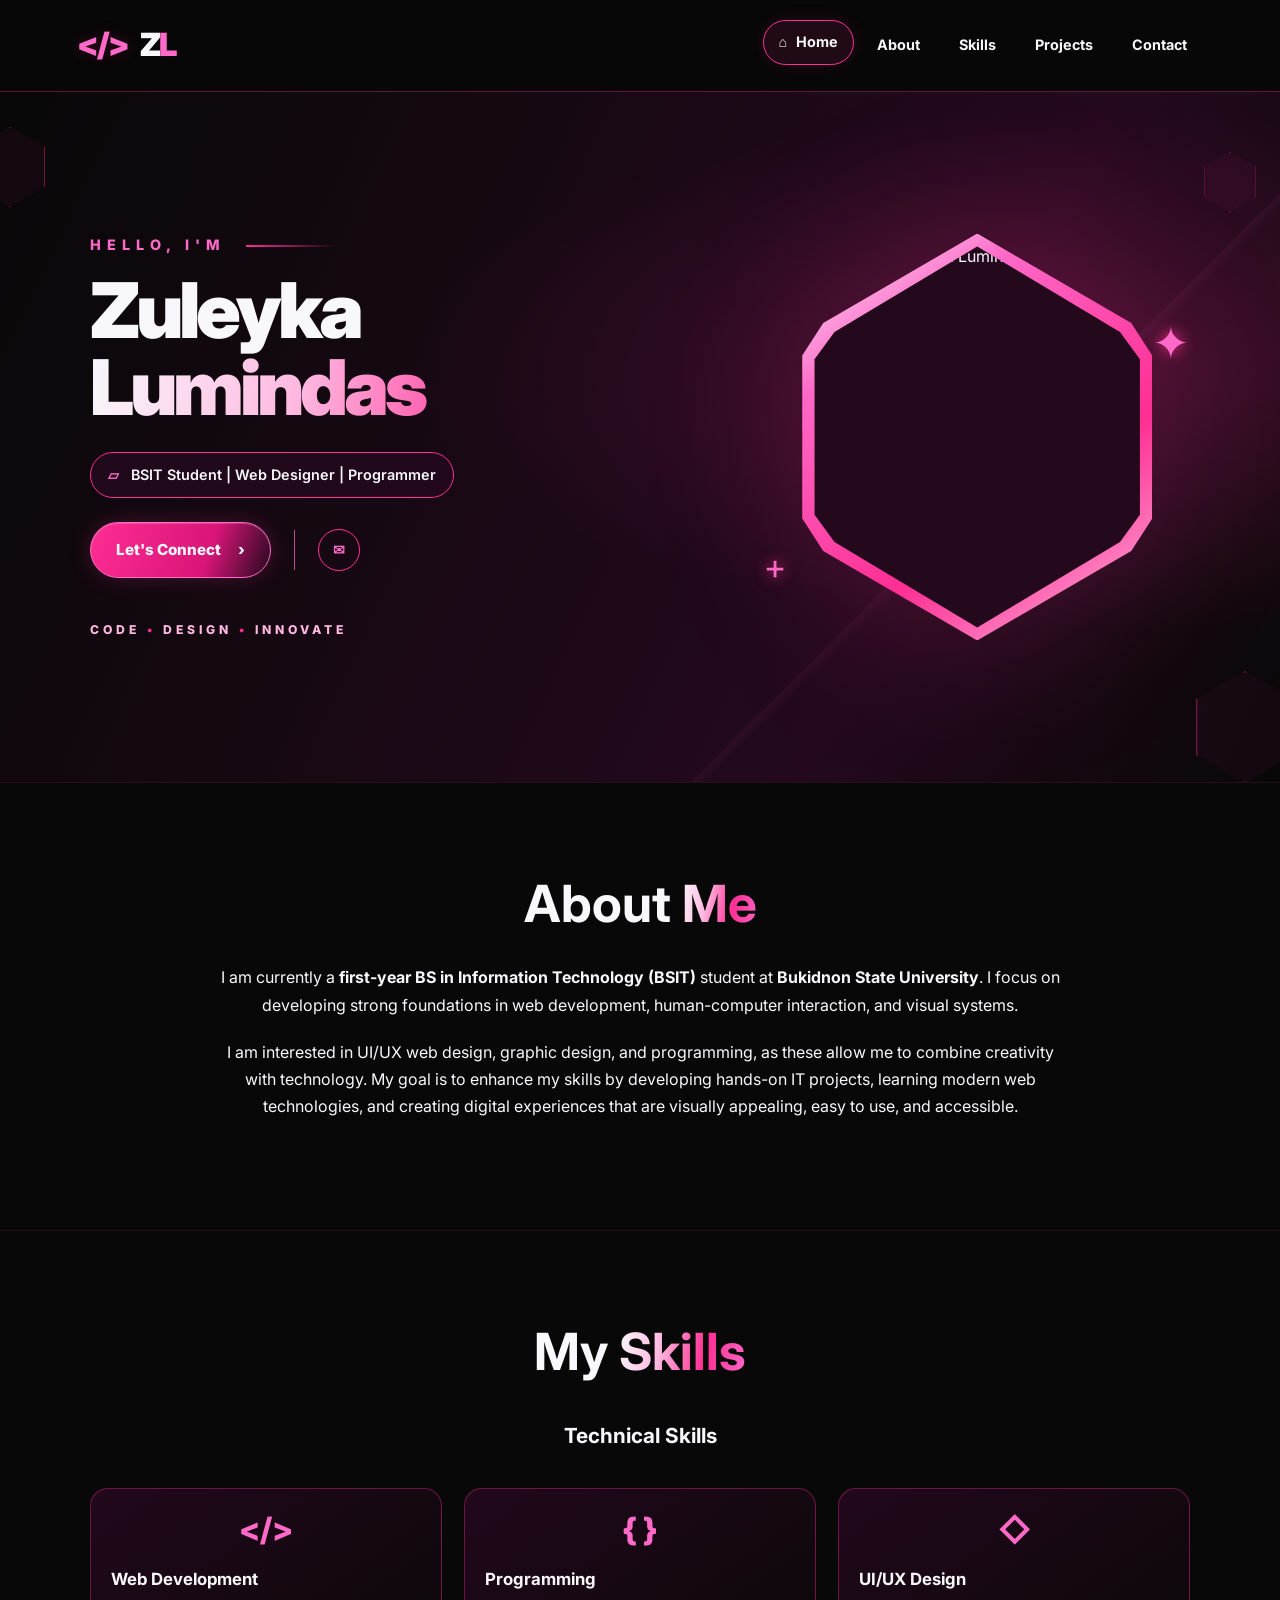
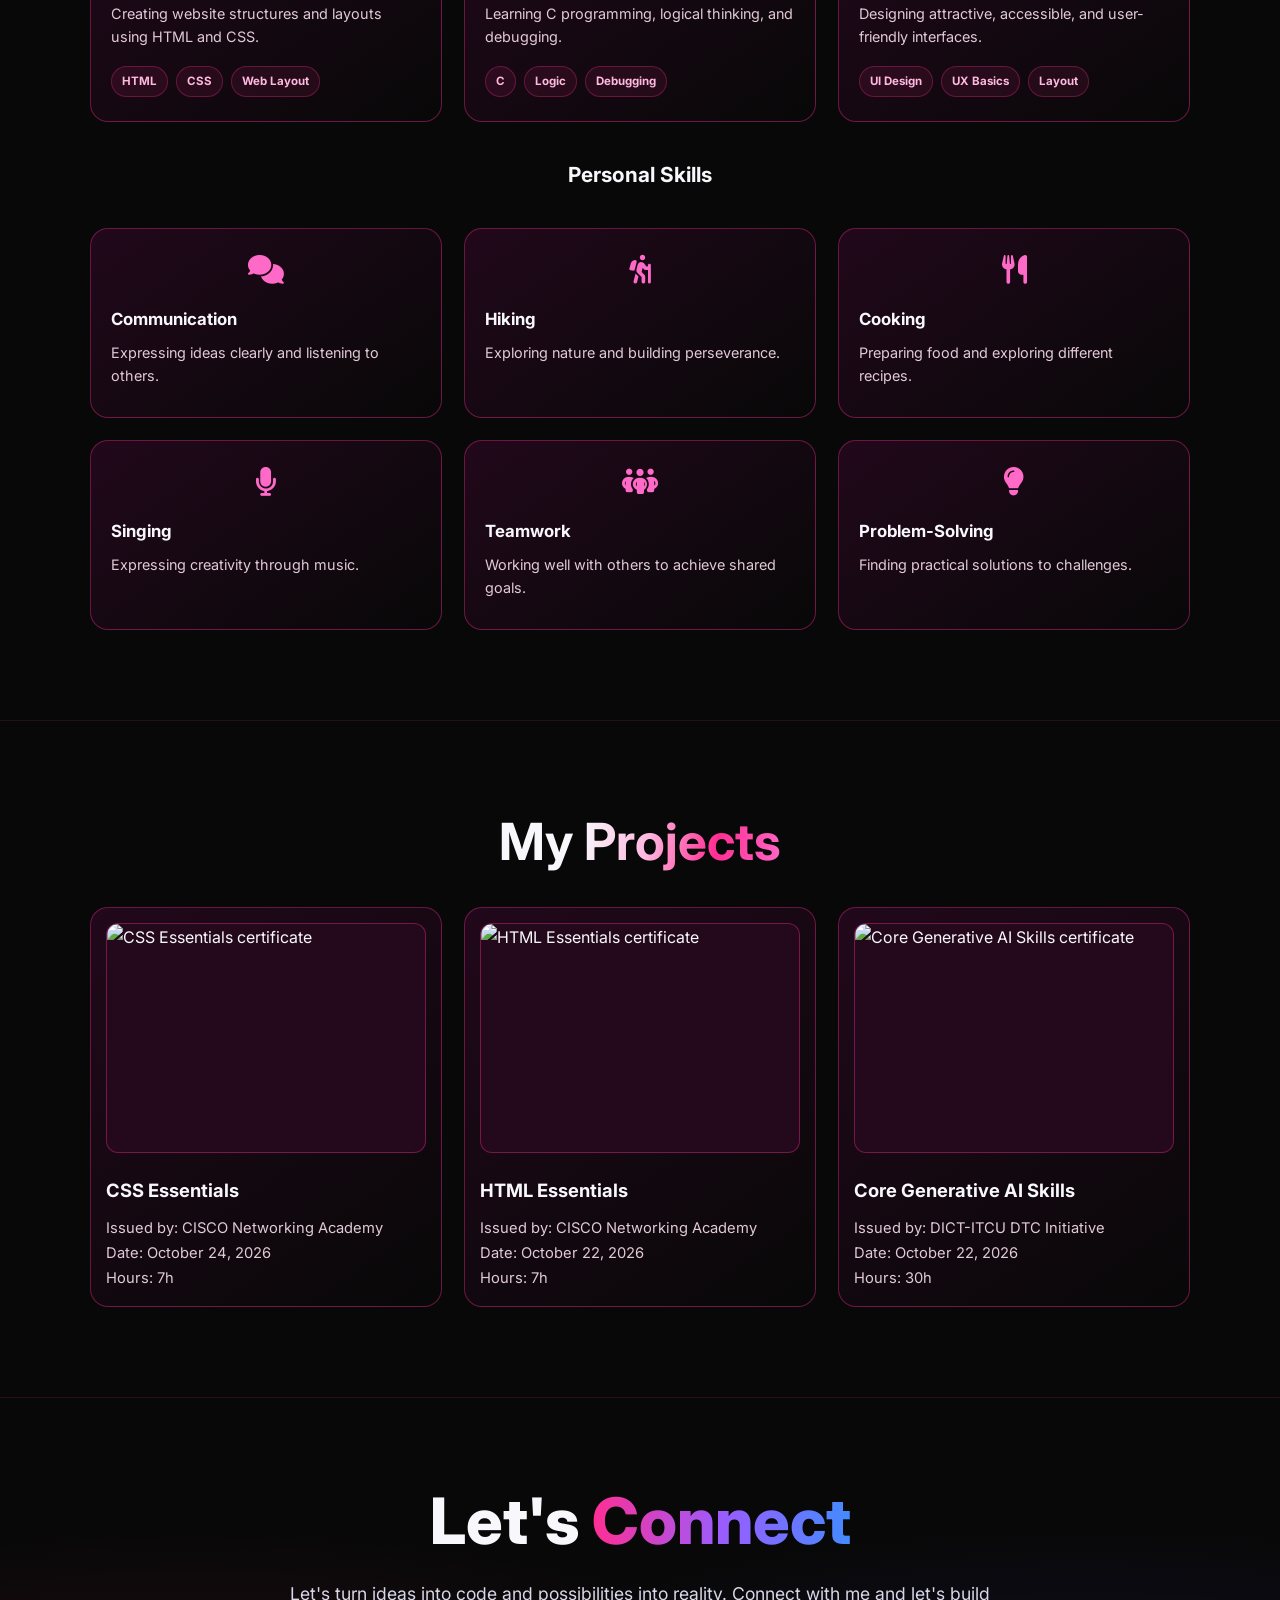
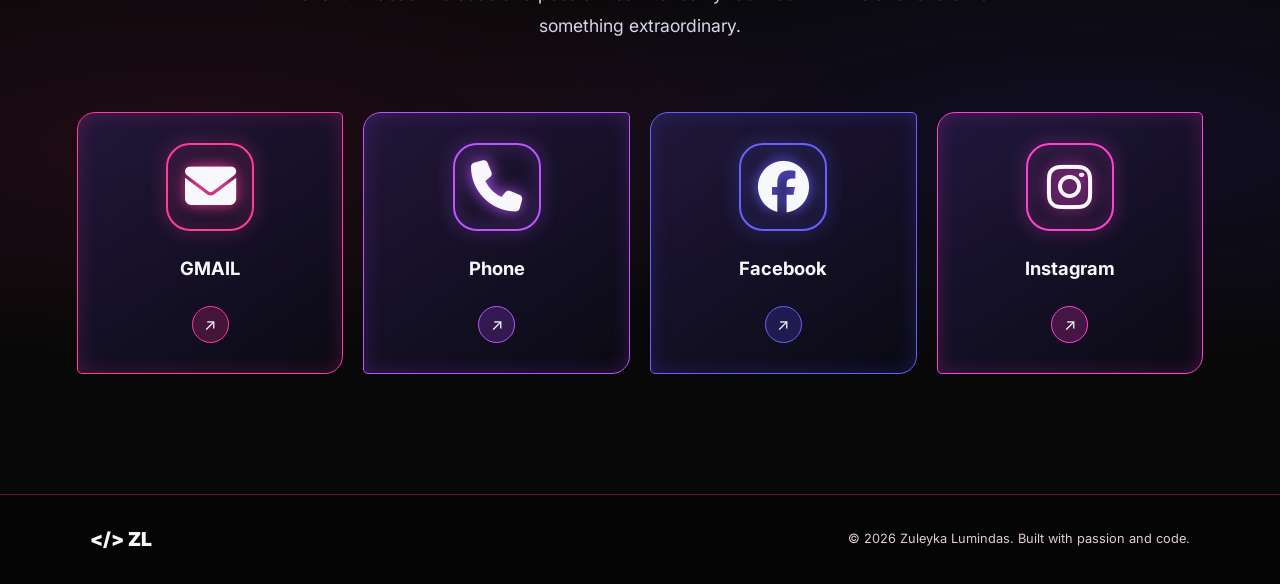
==== index.html @ 9da14241 "Add files via upload" ====
<!DOCTYPE html>
<html lang="en">
<head>
    <meta charset="UTF-8">
    

    <title>ZL | Zuleyka Lumindas - IT Portfolio</title>

    <link rel="preconnect" href="https://fonts.googleapis.com">
    <link rel="preconnect" href="https://fonts.gstatic.com" crossorigin>
    <link href="https://fonts.googleapis.com/css2?family=Inter:wght@400;500;600;700;800;900&display=swap" rel="stylesheet">

    <link rel="stylesheet" href="https://cdnjs.cloudflare.com/ajax/libs/font-awesome/6.5.2/css/all.min.css">
    <link rel="stylesheet" href="styles.css">
</head>
<body>

    <!-- NAVIGATION -->
    <header class="navbar">
        <a href="#home" class="logo">
            <span class="code-symbol">&lt;/&gt;</span>
            <span>Z<span class="blue">L</span></span>
        </a>

        <nav class="nav-links">
            <a href="#home" class="nav-item active">⌂ &nbsp; Home</a>
            <a href="#about" class="nav-item">About</a>
            <a href="#skills" class="nav-item">Skills</a>
            <a href="#projects" class="nav-item">Projects</a>
            <a href="#contact" class="nav-item">Contact</a>
        </nav>
    </header>

    <main>
        <!-- HOME -->
        <section class="hero" id="home">
            <div class="decor hex-left"></div>
            <div class="decor hex-right"></div>
            <div class="decor hex-bottom"></div>

            <div class="hero-content">
                <p class="eyebrow">
                    HELLO, I'M <span class="eyebrow-line"></span>
                </p>

                <h1>
                    Zuleyka
                    <span class="gradient-text">Lumindas</span>
                </h1>

                <div class="role-pill">
                    <span class="laptop-icon">▱</span>
                    BSIT Student | Web Designer | Programmer
                </div>

                <div class="hero-actions">
                    <a href="#contact" class="primary-button">
                        Let's Connect <span>›</span>
                    </a>

                    <div class="action-divider"></div>

                    <a href="mailto:2601101285@student.buksu.edu.ph"
                       class="social-link" aria-label="Email">✉</a>
                </div>

                <p class="tagline">CODE <span>•</span> DESIGN <span>•</span> INNOVATE</p>
            </div>

            <!-- PROFILE PHOTO -->
            <div class="hero-visual">
                <div class="hex-glow"></div>

                <div class="photo-frame">
                    <div class="photo-inner">
                        <img src="C:\Desktop\student-portfolio\asset\profile.jpg"
                             alt="Photo of Zuleyka Lumindas"
                             class="profile-photo">
                    </div>
                </div>

                <span class="spark spark-one">✦</span>
                <span class="spark spark-two">+</span>
            </div>
        </section>

        <!-- ABOUT -->
        <section class="content-section" id="about">
            <h2>About <span class="gradient-text">Me</span></h2>

            <p>
                I am currently a <strong>first-year BS in Information Technology (BSIT)</strong>
                student at <strong>Bukidnon State University</strong>.
                I focus on developing strong foundations in web development,
                human-computer interaction, and visual systems.
            </p>

            <p>
                I am interested in UI/UX web design, graphic design, and programming,
                as these allow me to combine creativity with technology. My goal is
                to enhance my skills by developing hands-on IT projects, learning
                modern web technologies, and creating digital experiences that are
                visually appealing, easy to use, and accessible.
            </p>
        </section>

        <!-- SKILLS -->
        <section class="content-section" id="skills">
            <h2>My <span class="gradient-text">Skills</span></h2>

            <h3 class="skills-category">Technical Skills</h3>

            <div class="card-grid skills-grid">
                <article class="info-card skill-card">
                    <span class="card-icon">&lt;/&gt;</span>
                    <h3>Web Development</h3>
                    <p>Creating website structures and layouts using HTML and CSS.</p>
                    <div class="skill-tags">
                        <span>HTML</span>
                        <span>CSS</span>
                        <span>Web Layout</span>
                    </div>
                </article>

                <article class="info-card skill-card">
                    <span class="card-icon">{ }</span>
                    <h3>Programming</h3>
                    <p>Learning C programming, logical thinking, and debugging.</p>
                    <div class="skill-tags">
                        <span>C</span>
                        <span>Logic</span>
                        <span>Debugging</span>
                    </div>
                </article>

                <article class="info-card skill-card">
                    <span class="card-icon">◇</span>
                    <h3>UI/UX Design</h3>
                    <p>Designing attractive, accessible, and user-friendly interfaces.</p>
                    <div class="skill-tags">
                        <span>UI Design</span>
                        <span>UX Basics</span>
                        <span>Layout</span>
                    </div>
                </article>
            </div>

            <h3 class="skills-category personal-heading">Personal Skills</h3>

            <div class="card-grid skills-grid">
                <article class="info-card skill-card">
                    <span class="card-icon"><i class="fa-solid fa-comments"></i></span>
                    <h3>Communication</h3>
                    <p>Expressing ideas clearly and listening to others.</p>
                </article>

                <article class="info-card skill-card">
                    <span class="card-icon"><i class="fa-solid fa-person-hiking"></i></span>
                    <h3>Hiking</h3>
                    <p>Exploring nature and building perseverance.</p>
                </article>

                <article class="info-card skill-card">
                    <span class="card-icon"><i class="fa-solid fa-utensils"></i></span>
                    <h3>Cooking</h3>
                    <p>Preparing food and exploring different recipes.</p>
                </article>

                <article class="info-card skill-card">
                    <span class="card-icon"><i class="fa-solid fa-microphone"></i></span>
                    <h3>Singing</h3>
                    <p>Expressing creativity through music.</p>
                </article>

                <article class="info-card skill-card">
                    <span class="card-icon"><i class="fa-solid fa-people-group"></i></span>
                    <h3>Teamwork</h3>
                    <p>Working well with others to achieve shared goals.</p>
                </article>

                <article class="info-card skill-card">
                    <span class="card-icon"><i class="fa-solid fa-lightbulb"></i></span>
                    <h3>Problem-Solving</h3>
                    <p>Finding practical solutions to challenges.</p>
                </article>
            </div>
        </section>

        <!-- PROJECTS / CERTIFICATES -->
        <section class="content-section" id="projects">
            <h2>My <span class="gradient-text">Projects</span></h2>

            <div class="card-grid">
                <article class="info-card project-card">
                    <img src="C:\Desktop\student-portfolio\asset\project1.jpg" alt="CSS Essentials certificate"
                         class="project-image">
                    <h3>CSS Essentials</h3>
                    <p>Issued by: CISCO Networking Academy</p>
                    <p>Date: October 24, 2026</p>
                    <p>Hours: 7h</p>
                </article>

                <article class="info-card project-card">
                    <img src="C:\Desktop\student-portfolio\asset\project2.jpg" alt="HTML Essentials certificate"
                         class="project-image">
                    <h3>HTML Essentials</h3>
                    <p>Issued by: CISCO Networking Academy</p>
                    <p>Date: October 22, 2026</p>
                    <p>Hours: 7h</p>
                </article>

                <article class="info-card project-card">
                    <img src="C:\Desktop\student-portfolio\asset\project3.jpg" alt="Core Generative AI Skills certificate"
                         class="project-image">
                    <h3>Core Generative AI Skills</h3>
                    <p>Issued by: DICT-ITCU DTC Initiative</p>
                    <p>Date: October 22, 2026</p>
                    <p>Hours: 30h</p>
                </article>
            </div>
        </section>

        <!-- CONTACT -->
        <section class="content-section" id="contact">
            <h2>Let's <span class="gradient-text">Connect</span></h2>

            <p class="contact-intro">
                Let's turn ideas into code and possibilities into reality.
                Connect with me and let's build something extraordinary.
            </p>

            <div class="contact-container">
                <a href="mailto:lumindaszuleyka@gmail.com"
                   class="contact-card gmail">
                    <i class="fa-solid fa-envelope"></i>
                    <h3>GMAIL</h3>
                </a>

                <a href="tel:+639651973730" class="contact-card phone">
                    <i class="fa-solid fa-phone"></i>
                    <h3>Phone</h3>
                </a>

                <a href="https://www.facebook.com/share/1KdKZpFotN/"
                   target="_blank" rel="noopener noreferrer"
                   class="contact-card facebook">
                    <i class="fa-brands fa-facebook"></i>
                    <h3>Facebook</h3>
                </a>

                <a href="https://www.instagram.com/leycah_/"
                   target="_blank" rel="noopener noreferrer"
                   class="contact-card instagram">
                    <i class="fa-brands fa-instagram"></i>
                    <h3>Instagram</h3>
                </a>
            </div>
        </section>
    </main>

    <!-- FOOTER -->
    <footer class="footer">
        <a href="#home" class="footer-logo">&lt;/&gt; ZL</a>
        <p>© 2026 Zuleyka Lumindas. Built with passion and code.</p>
    </footer>

</body>
</html>
---- styles.css ----
/* =========================
   COLORS & RESET
========================= */
:root {
    --black: #080808;
    --pink: #FF2E93;
    --hot-pink: #FF69C8;
    --white: #F8F8FC;
    --plum: #24091D;
    --soft-pink: #FFB8E0;
    --muted: #E2C9D8;
    --border: rgba(255, 46, 147, .38);
    --pink-glow: rgba(255, 46, 147, .24);
}

* {
    margin: 0;
    padding: 0;
    box-sizing: border-box;
    scroll-behavior: smooth;
}

html {
    scroll-padding-top: 100px;
}

body {
    background: var(--black);
    color: var(--white);
    font-family: "Inter", Arial, sans-serif;
    line-height: 1.7;
    overflow-x: hidden;
}

a {
    color: inherit;
    text-decoration: none;
}

img {
    display: block;
    max-width: 100%;
}

.gradient-text {
    background: linear-gradient(100deg, var(--white), var(--soft-pink), var(--pink), var(--hot-pink));
    -webkit-background-clip: text;
    background-clip: text;
    -webkit-text-fill-color: transparent;
}

/* =========================
   NAVIGATION
========================= */
.navbar {
    min-height: 92px;
    padding: 18px 6%;
    display: flex;
    align-items: center;
    justify-content: space-between;
    gap: 25px;
    position: sticky;
    top: 0;
    z-index: 100;
    background: rgba(8, 8, 8, .96);
    border-bottom: 1px solid var(--border);
    backdrop-filter: blur(16px);
}

.logo {
    display: flex;
    align-items: center;
    gap: 12px;
    font-size: 2rem;
    font-weight: 900;
    letter-spacing: -2px;
    white-space: nowrap;
    transition: transform .3s ease;
}

.logo:hover {
    transform: scale(1.05);
}

.code-symbol,
.blue {
    color: var(--hot-pink);
}

.code-symbol {
    text-shadow: 0 0 15px var(--pink-glow);
}

.nav-links {
    display: flex;
    align-items: center;
    justify-content: flex-end;
    flex-wrap: wrap;
    gap: 7px;
}

.nav-item {
    padding: 9px 15px;
    border: 1px solid transparent;
    border-radius: 30px;
    font-size: .9rem;
    font-weight: 700;
    transition: .3s ease;
}

.nav-item:hover,
.nav-item.active {
    color: var(--white);
    border-color: var(--pink);
    background: rgba(255, 46, 147, .1);
    box-shadow: 0 0 18px rgba(255, 46, 147, .12);
    transform: translateY(-3px);
}

/* =========================
   HERO SECTION
========================= */
.hero {
    min-height: 690px;
    padding: 75px 7%;
    position: relative;
    isolation: isolate;
    display: grid;
    grid-template-columns: 1.2fr .8fr;
    align-items: center;
    gap: 35px;
    background:
        radial-gradient(ellipse at 88% 40%, rgba(255, 46, 147, .18), transparent 45%),
        linear-gradient(115deg, var(--black), var(--plum) 70%, var(--black));
    overflow: hidden;
}

.hero::before {
    content: "";
    position: absolute;
    inset: 0;
    z-index: -1;
    pointer-events: none;
    background: linear-gradient(135deg, transparent 70%, rgba(255, 105, 200, .05) 70.2%, transparent 71%);
}

.hero-content {
    position: relative;
    z-index: 2;
    max-width: 720px;
}

.eyebrow {
    display: flex;
    align-items: center;
    gap: 20px;
    margin-bottom: 15px;
    color: var(--hot-pink);
    font-size: .9rem;
    font-weight: 800;
    letter-spacing: 6px;
}

.eyebrow-line {
    width: 90px;
    height: 2px;
    background: linear-gradient(90deg, var(--pink), transparent);
}

.hero h1 {
    margin-bottom: 25px;
    font-size: clamp(3.5rem, 6vw, 6rem);
    line-height: 1;
    letter-spacing: -4px;
    font-weight: 900;
}

.hero h1 .gradient-text {
    display: block;
}

.role-pill {
    display: inline-flex;
    align-items: center;
    flex-wrap: wrap;
    gap: 12px;
    padding: 10px 17px;
    margin-bottom: 24px;
    border: 1px solid var(--pink);
    border-radius: 30px;
    background: rgba(36, 9, 29, .8);
    font-size: .9rem;
    font-weight: 600;
}

.laptop-icon {
    color: var(--hot-pink);
    font-weight: 900;
}

.hero-actions {
    display: flex;
    align-items: center;
    flex-wrap: wrap;
    gap: 15px;
}

.primary-button {
    display: inline-flex;
    align-items: center;
    justify-content: center;
    gap: 17px;
    padding: 14px 25px;
    color: var(--white);
    background: linear-gradient(110deg, var(--pink), #D91578 65%, var(--plum));
    border: 1px solid var(--hot-pink);
    border-radius: 30px;
    font-size: .95rem;
    font-weight: 800;
    box-shadow: 0 0 22px rgba(255, 46, 147, .22), inset 0 1px 1px rgba(255, 255, 255, .2);
    transition: .3s ease;
}

.primary-button:hover {
    transform: translateY(-4px) scale(1.02);
    box-shadow: 0 0 28px rgba(255, 46, 147, .4);
}

.action-divider {
    width: 1px;
    height: 40px;
    margin: 0 8px;
    background: var(--hot-pink);
    opacity: .7;
}

.social-link {
    width: 42px;
    height: 42px;
    display: grid;
    place-items: center;
    color: var(--hot-pink);
    border: 1px solid var(--pink);
    border-radius: 50%;
    font-size: .9rem;
    font-weight: 800;
    transition: .3s ease;
}

.social-link:hover {
    color: var(--white);
    background: var(--pink);
    border-color: var(--hot-pink);
    box-shadow: 0 0 18px var(--pink-glow);
    transform: translateY(-4px);
}

.tagline {
    margin-top: 42px;
    color: var(--soft-pink);
    font-size: .76rem;
    font-weight: 800;
    letter-spacing: 4px;
}

.tagline span {
    color: var(--pink);
}

/* =========================
   PROFILE PHOTO
========================= */
.hero-visual {
    min-height: 470px;
    position: relative;
    display: flex;
    align-items: center;
    justify-content: center;
}

.hex-glow {
    position: absolute;
    width: 340px;
    height: 390px;
    background: rgba(255, 46, 147, .2);
    filter: blur(80px);
    border-radius: 50%;
}

.photo-frame {
    position: relative;
    z-index: 2;
    width: min(100%, 350px);
    aspect-ratio: .86;
    padding: 9px;
    background: linear-gradient(145deg, var(--white), var(--hot-pink) 25%, var(--pink) 65%, var(--soft-pink));
    clip-path: polygon(50% 0, 94% 22%, 100% 30%, 100% 70%, 94% 78%, 50% 100%, 6% 78%, 0 70%, 0 30%, 6% 22%);
    filter: drop-shadow(0 0 25px rgba(255, 46, 147, .4));
}

.photo-inner {
    width: 100%;
    height: 100%;
    overflow: hidden;
    background: var(--plum);
    clip-path: polygon(50% 1%, 93% 23%, 99% 30%, 99% 70%, 93% 77%, 50% 99%, 7% 77%, 1% 70%, 1% 30%, 7% 23%);
}

.profile-photo {
    width: 100%;
    height: 100%;
    object-fit: cover;
    object-position: center;
    transition: transform .5s ease, filter .5s ease;
}

.photo-frame:hover .profile-photo {
    transform: scale(1.06);
    filter: brightness(1.08);
}

.spark {
    position: absolute;
    z-index: 3;
    color: var(--hot-pink);
    text-shadow: 0 0 15px var(--pink);
}

.spark-one {
    top: 22%;
    right: 0;
    font-size: 2.8rem;
}

.spark-two {
    bottom: 16%;
    left: 0;
    font-size: 2.2rem;
}

.decor {
    position: absolute;
    z-index: -1;
    width: 70px;
    height: 80px;
    border: 1px solid var(--border);
    background: rgba(255, 46, 147, .04);
    clip-path: polygon(50% 0, 100% 25%, 100% 75%, 50% 100%, 0 75%, 0 25%);
    pointer-events: none;
}

.hex-left {
    top: 35px;
    left: -25px;
}

.hex-right {
    top: 50px;
    right: 15px;
    transform: scale(.75);
}

.hex-bottom {
    bottom: 15px;
    right: 0;
    transform: scale(1.4);
}

/* =========================
   CONTENT SECTIONS
========================= */
.content-section {
    padding: 90px 7%;
    scroll-margin-top: 100px;
    background: var(--black);
    border-top: 1px solid rgba(255, 46, 147, .13);
}

.content-section h2 {
    margin-bottom: 30px;
    font-size: clamp(2rem, 4vw, 3.2rem);
    line-height: 1.2;
    text-align: center;
}

/* ABOUT */
#about p {
    max-width: 850px;
    margin: 0 auto 20px;
    text-align: center;
}

/* =========================
   SKILLS & PROJECTS
========================= */
.card-grid {
    display: grid;
    grid-template-columns: repeat(3, minmax(0, 1fr));
    gap: 22px;
    margin-top: 35px;
}

.info-card {
    min-width: 0;
    padding: 27px;
    border: 1px solid var(--border);
    border-radius: 18px;
    background: linear-gradient(145deg, rgba(36, 9, 29, .92), rgba(8, 8, 8, .98));
    transition: transform .3s ease, border-color .3s ease, box-shadow .3s ease;
}

.info-card:hover {
    transform: translateY(-7px);
    border-color: var(--hot-pink);
    box-shadow: 0 12px 28px var(--pink-glow);
}

.card-icon {
    display: inline-block;
    margin-bottom: 18px;
    color: var(--hot-pink);
    font-size: 2rem;
    font-weight: 800;
}

.info-card h3 {
    margin-bottom: 10px;
    font-size: 1.15rem;
}

.info-card > p {
    color: var(--muted);
    font-size: .92rem;
}

/* SKILLS */
.skills-category {
    margin-top: 35px;
    text-align: center;
    font-size: 1.3rem;
}

.skills-grid {
    align-items: stretch;
}

.skills-grid .skill-card {
    width: 100%;
    min-width: 0;
    min-height: 190px;
    height: 100%;
    padding: 24px 20px;
    display: flex;
    flex-direction: column;
    align-items: flex-start;
}

.skills-grid .card-icon {
    width: 100%;
    height: 34px;
    display: flex;
    align-items: center;
    justify-content: center;
    margin-bottom: 18px;
}

.skills-grid .card-icon i {
    font-size: 1.8rem;
    line-height: 1;
    transition: .3s ease;
}

.skills-grid .skill-card:hover .card-icon i {
    color: var(--pink);
    transform: scale(1.15);
}

.skills-grid .skill-card h3 {
    margin-bottom: 8px;
    font-size: 1.05rem;
}

.skills-grid .skill-card p {
    margin: 0;
    font-size: .9rem;
    line-height: 1.6;
}

.skill-tags {
    display: flex;
    flex-wrap: wrap;
    gap: 8px;
    margin-top: 18px;
}

.skill-tags span {
    padding: 5px 10px;
    color: var(--soft-pink);
    background: rgba(255, 46, 147, .09);
    border: 1px solid rgba(255, 46, 147, .3);
    border-radius: 20px;
    font-size: .72rem;
    font-weight: 700;
    transition: .3s ease;
}

.skill-tags span:hover {
    color: var(--white);
    background: var(--pink);
    border-color: var(--hot-pink);
    transform: translateY(-2px);
}

/* PROJECTS */
.project-card {
    padding: 15px;
    overflow: hidden;
}

.project-card:hover {
    border-color: var(--pink);
    box-shadow: 0 10px 30px rgba(255, 46, 147, .25);
}

.project-image {
    width: 100%;
    height: 230px;
    object-fit: cover;
    margin-bottom: 22px;
    border: 1px solid var(--border);
    border-radius: 12px;
    background: var(--plum);
    transition: transform .4s ease, filter .4s ease;
}

.project-card:hover .project-image {
    transform: scale(1.04);
    filter: brightness(1.12);
}

/* =========================
   CONTACT
========================= */
#contact {
    padding: 85px 6%;
    position: relative;
    overflow: hidden;
    text-align: center;
    background:
        radial-gradient(ellipse at 15% 50%, rgba(255, 46, 147, .10), transparent 45%),
        radial-gradient(ellipse at 85% 50%, rgba(100, 60, 255, .12), transparent 45%),
        var(--black);
}

#contact h2 {
    margin-bottom: 18px;
    font-size: clamp(2.3rem, 5vw, 4rem);
    font-weight: 800;
}

#contact .gradient-text {
    background: linear-gradient(90deg, var(--pink), #9B5CFF, #438BFF);
    -webkit-background-clip: text;
    background-clip: text;
    -webkit-text-fill-color: transparent;
}

.contact-intro {
    max-width: 750px;
    margin: 0 auto 35px;
    color: #D7D7E8;
    font-size: 1.1rem;
    line-height: 1.8;
}

.contact-container {
    width: 100%;
    padding: 35px 0;
    display: grid;
    grid-template-columns: repeat(4, minmax(0, 1fr));
    gap: 20px;
}

.contact-card {
    min-width: 0;
    min-height: 245px;
    padding: 30px 12px;
    display: flex;
    flex-direction: column;
    justify-content: center;
    align-items: center;
    gap: 22px;
    color: var(--white);
    background: linear-gradient(145deg, rgba(35, 25, 65, .85), rgba(10, 10, 20, .95));
    border: 1px solid var(--card-color);
    border-radius: 18px 5px 18px 5px;
    box-shadow: inset 0 0 20px var(--card-glow);
    transition: transform .3s ease, box-shadow .3s ease;
}

.contact-card i {
    width: 88px;
    height: 88px;
    display: grid;
    place-items: center;
    border: 2px solid var(--card-color);
    border-radius: 24px;
    color: var(--white);
    font-size: 3.2rem;
    filter: drop-shadow(0 0 8px var(--card-color));
}

.contact-card h3 {
    margin: 0;
    font-size: 1.15rem;
    overflow-wrap: anywhere;
}

.contact-card::after {
    content: "↗";
    width: 35px;
    height: 35px;
    display: grid;
    place-items: center;
    border: 1px solid var(--card-color);
    border-radius: 50%;
    color: var(--white);
    background: var(--card-glow);
}

.contact-card:hover {
    transform: translateY(-12px);
    box-shadow: 0 0 25px var(--card-glow);
}

.gmail {
    --card-color: #FF3D9A;
    --card-glow: rgba(255, 45, 147, .22);
}

.phone {
    --card-color: #BD55FF;
    --card-glow: rgba(170, 65, 255, .22);
}

.facebook {
    --card-color: #6961FF;
    --card-glow: rgba(85, 75, 255, .22);
}

.instagram {
    --card-color: #FF43D0;
    --card-glow: rgba(255, 45, 200, .22);
}

/* =========================
   FOOTER
========================= */
.footer {
    padding: 28px 7%;
    display: flex;
    align-items: center;
    justify-content: space-between;
    flex-wrap: wrap;
    gap: 15px;
    background: #050505;
    border-top: 1px solid var(--border);
}

.footer-logo {
    color: var(--white);
    font-size: 1.2rem;
    font-weight: 900;
    transition: color .3s ease;
}

.footer p {
    color: var(--muted);
    font-size: .8rem;
}

.footer a:hover {
    color: var(--hot-pink);
}

/* =========================
   TABLET
========================= */
@media (max-width: 1000px) {
    .navbar {
        padding: 18px 4%;
        flex-wrap: wrap;
    }

    .nav-links {
        justify-content: flex-start;
        gap: 4px;
    }

    .nav-item {
        padding: 8px 10px;
    }

    .hero {
        padding: 60px 5%;
        grid-template-columns: 1.1fr .9fr;
        gap: 20px;
    }

    .hero h1 {
        font-size: clamp(3rem, 6vw, 5rem);
        letter-spacing: -2px;
    }

    .role-pill {
        font-size: .8rem;
    }

    .photo-frame {
        width: min(100%, 300px);
    }

    .card-grid,
    .contact-container {
        grid-template-columns: repeat(2, minmax(0, 1fr));
    }
}

/* =========================
   MOBILE
========================= */
@media (max-width: 700px) {
    .navbar {
        justify-content: center;
        gap: 14px;
        position: relative;
    }

    .logo {
        font-size: 1.8rem;
    }

    .nav-links {
        justify-content: center;
    }

    .nav-item {
        padding: 7px 9px;
        font-size: .78rem;
    }

    .hero {
        grid-template-columns: 1fr;
        padding: 55px 7%;
        text-align: center;
    }

    .hero-content {
        margin: auto;
    }

    .eyebrow {
        justify-content: center;
        letter-spacing: 4px;
    }

    .eyebrow-line {
        width: 45px;
    }

    .hero h1 {
        font-size: clamp(3rem, 12vw, 5rem);
        letter-spacing: -2px;
    }

    .role-pill {
        justify-content: center;
        border-radius: 18px;
    }

    .hero-actions {
        justify-content: center;
    }

    .action-divider {
        display: none;
    }

    .tagline {
        letter-spacing: 3px;
    }

    .hero-visual {
        min-height: 390px;
    }

    .photo-frame {
        width: min(78%, 310px);
    }

    .content-section {
        padding: 65px 7%;
    }

    .card-grid,
    .contact-container {
        grid-template-columns: 1fr;
    }

    .project-image {
        height: 210px;
    }

    #contact {
        padding: 60px 5%;
    }

    .contact-card {
        min-height: 190px;
    }

    .footer {
        justify-content: center;
        text-align: center;
    }
}

/* REDUCED MOTION */
@media (prefers-reduced-motion: reduce) {
    *,
    *::before,
    *::after {
        scroll-behavior: auto !important;
        animation: none !important;
        transition: none !important;
    }
}
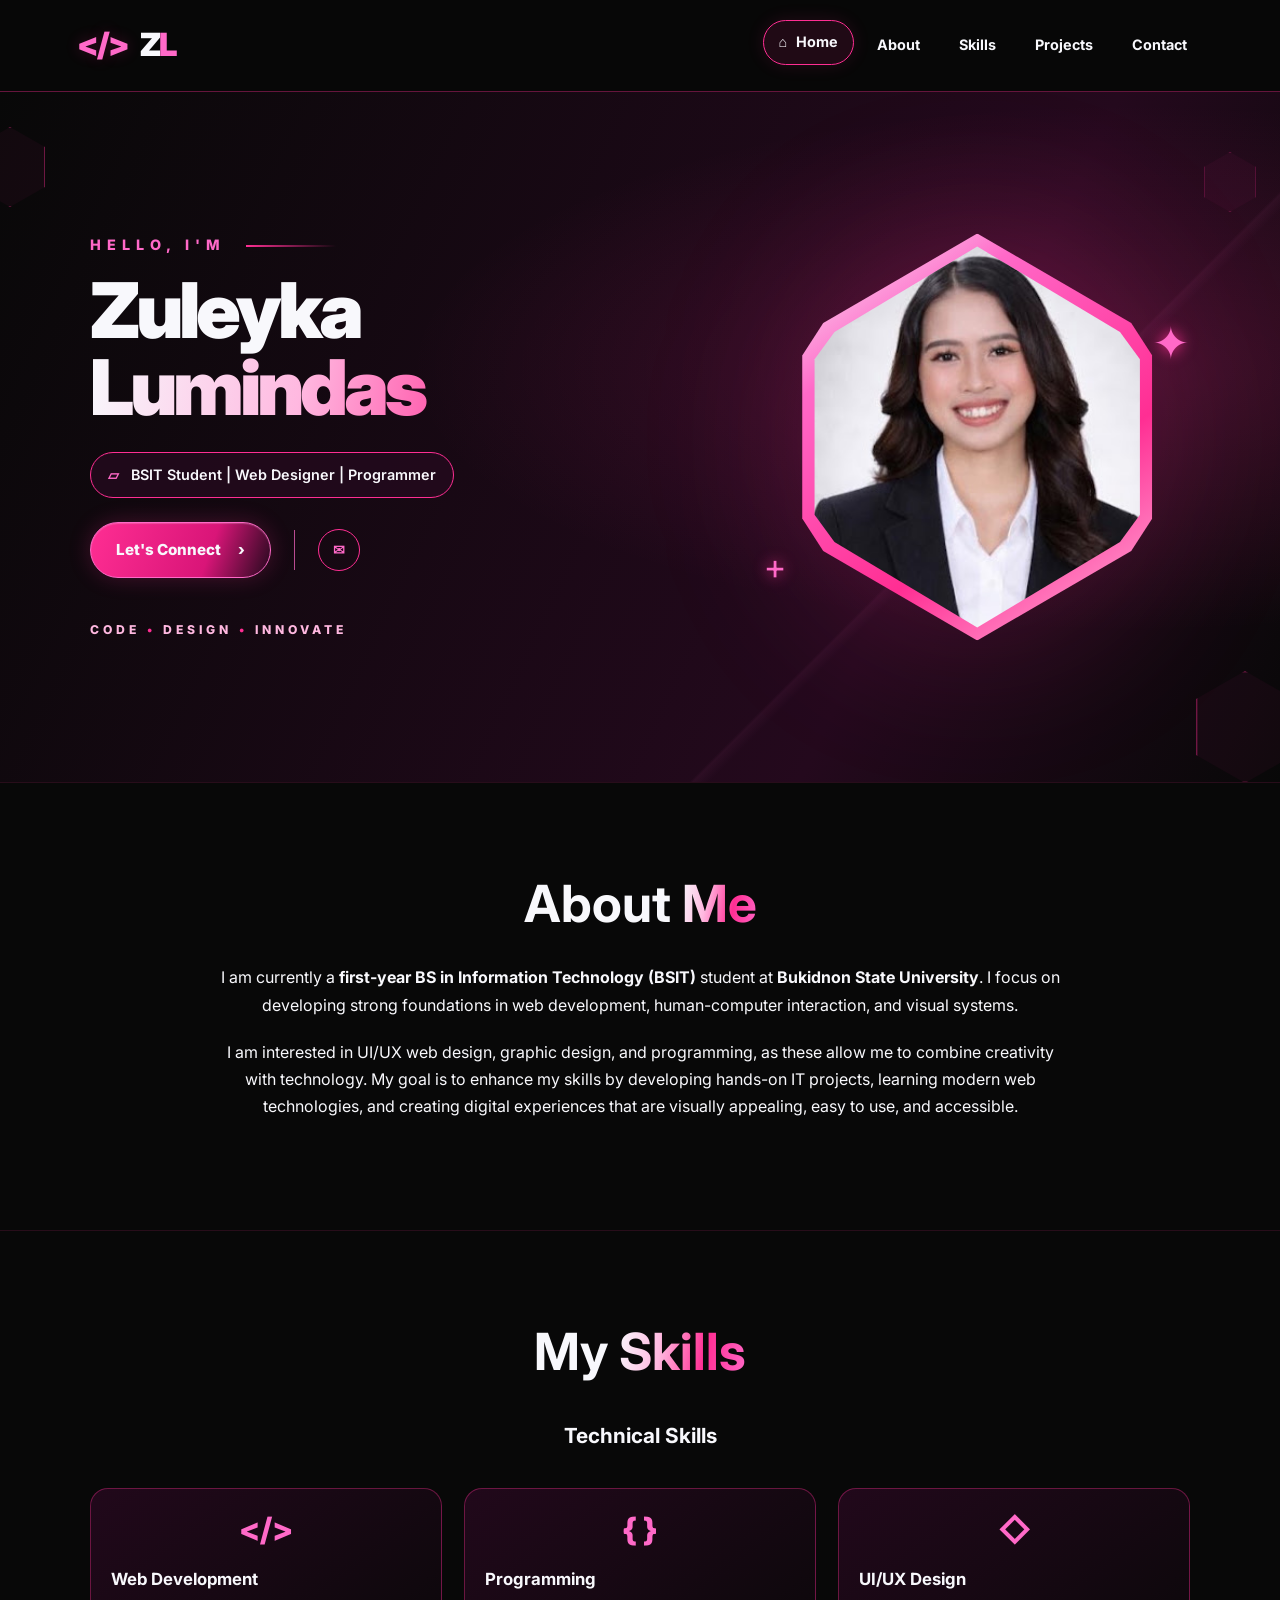
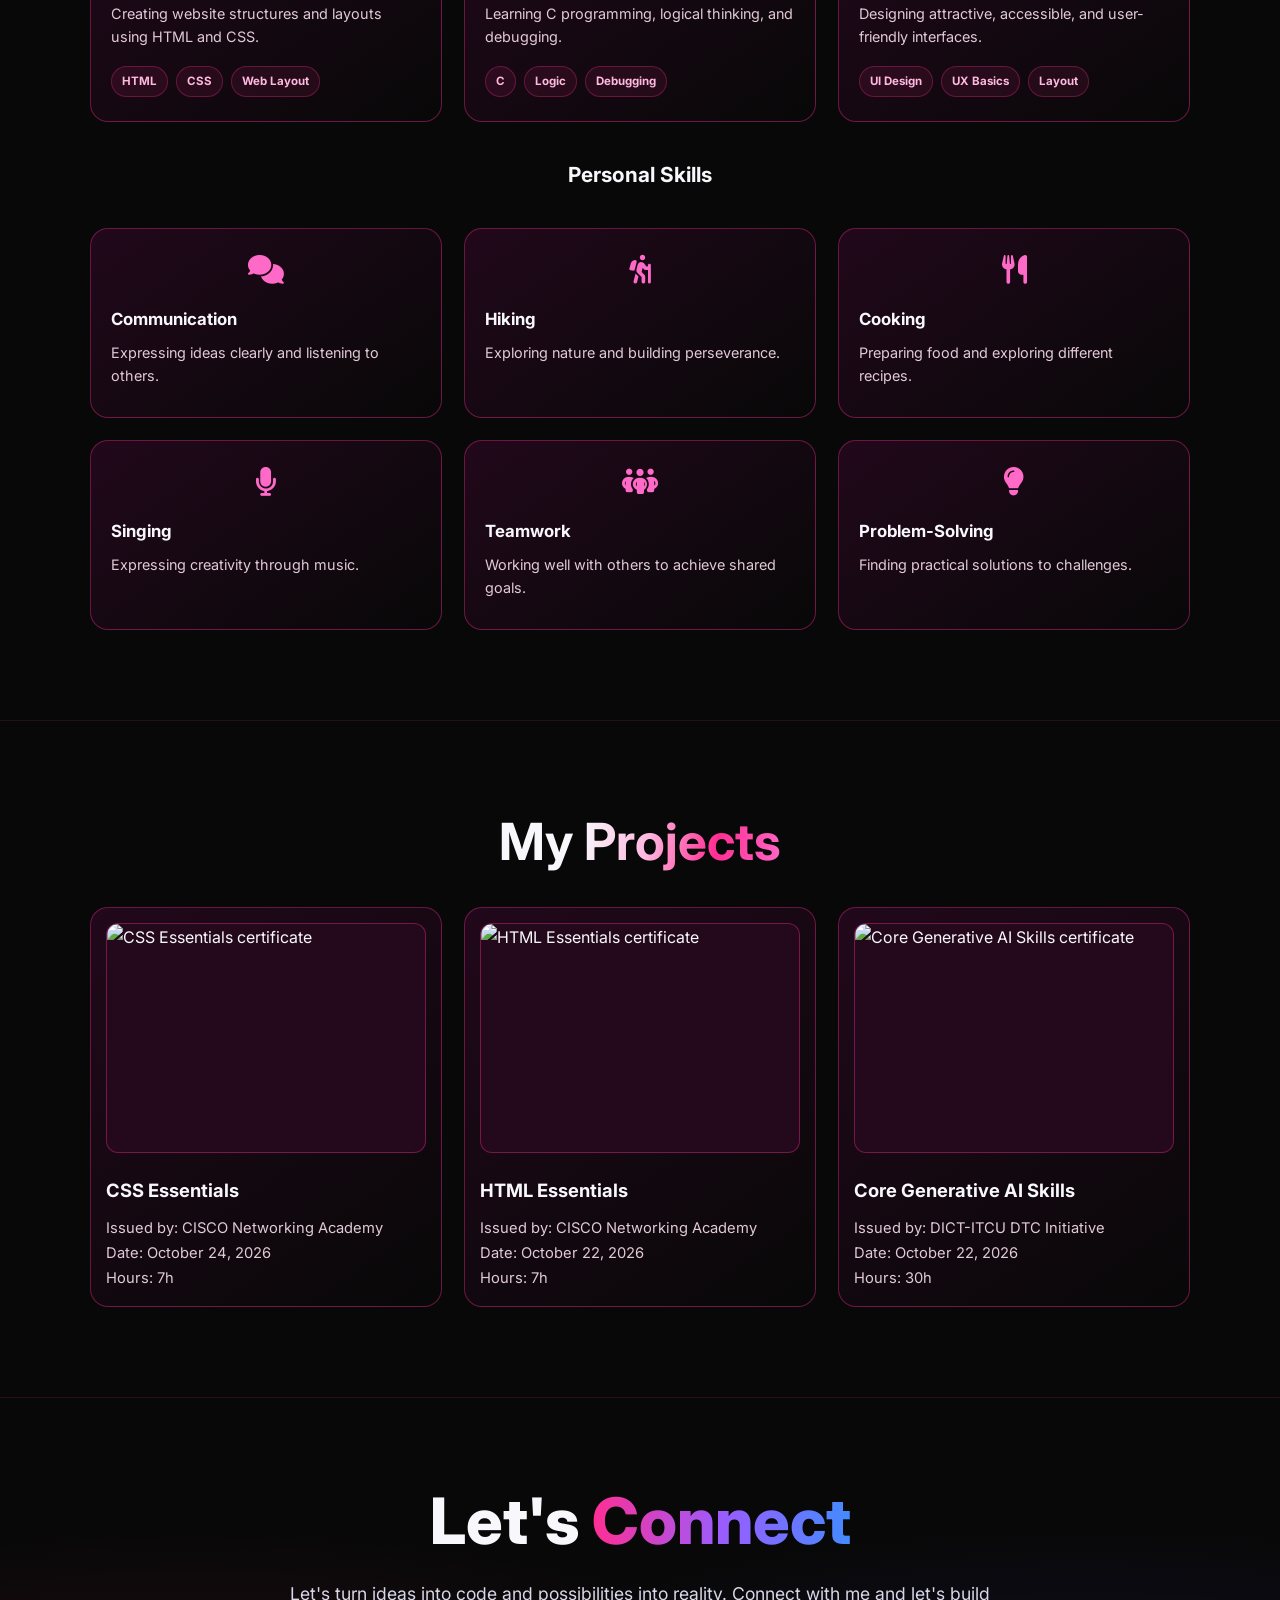
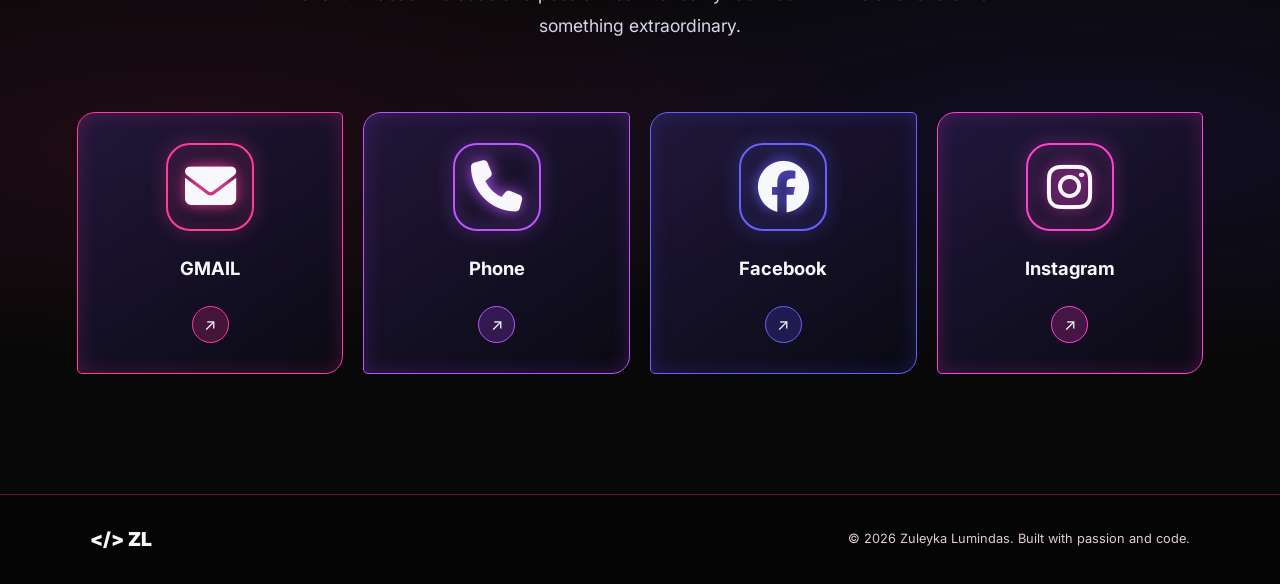
==== commit dab2f118: "Revise index.html for portfolio layout and content Updated HTML structure and content for the portfo" ====
--- a/index.html
+++ b/index.html
@@ -74,7 +74,7 @@
 
                 <div class="photo-frame">
                     <div class="photo-inner">
-                        <img src="C:\Desktop\student-portfolio\asset\profile.jpg"
+                        <img src="asset/profile.jpg"
                              alt="Photo of Zuleyka Lumindas"
                              class="profile-photo">
                     </div>
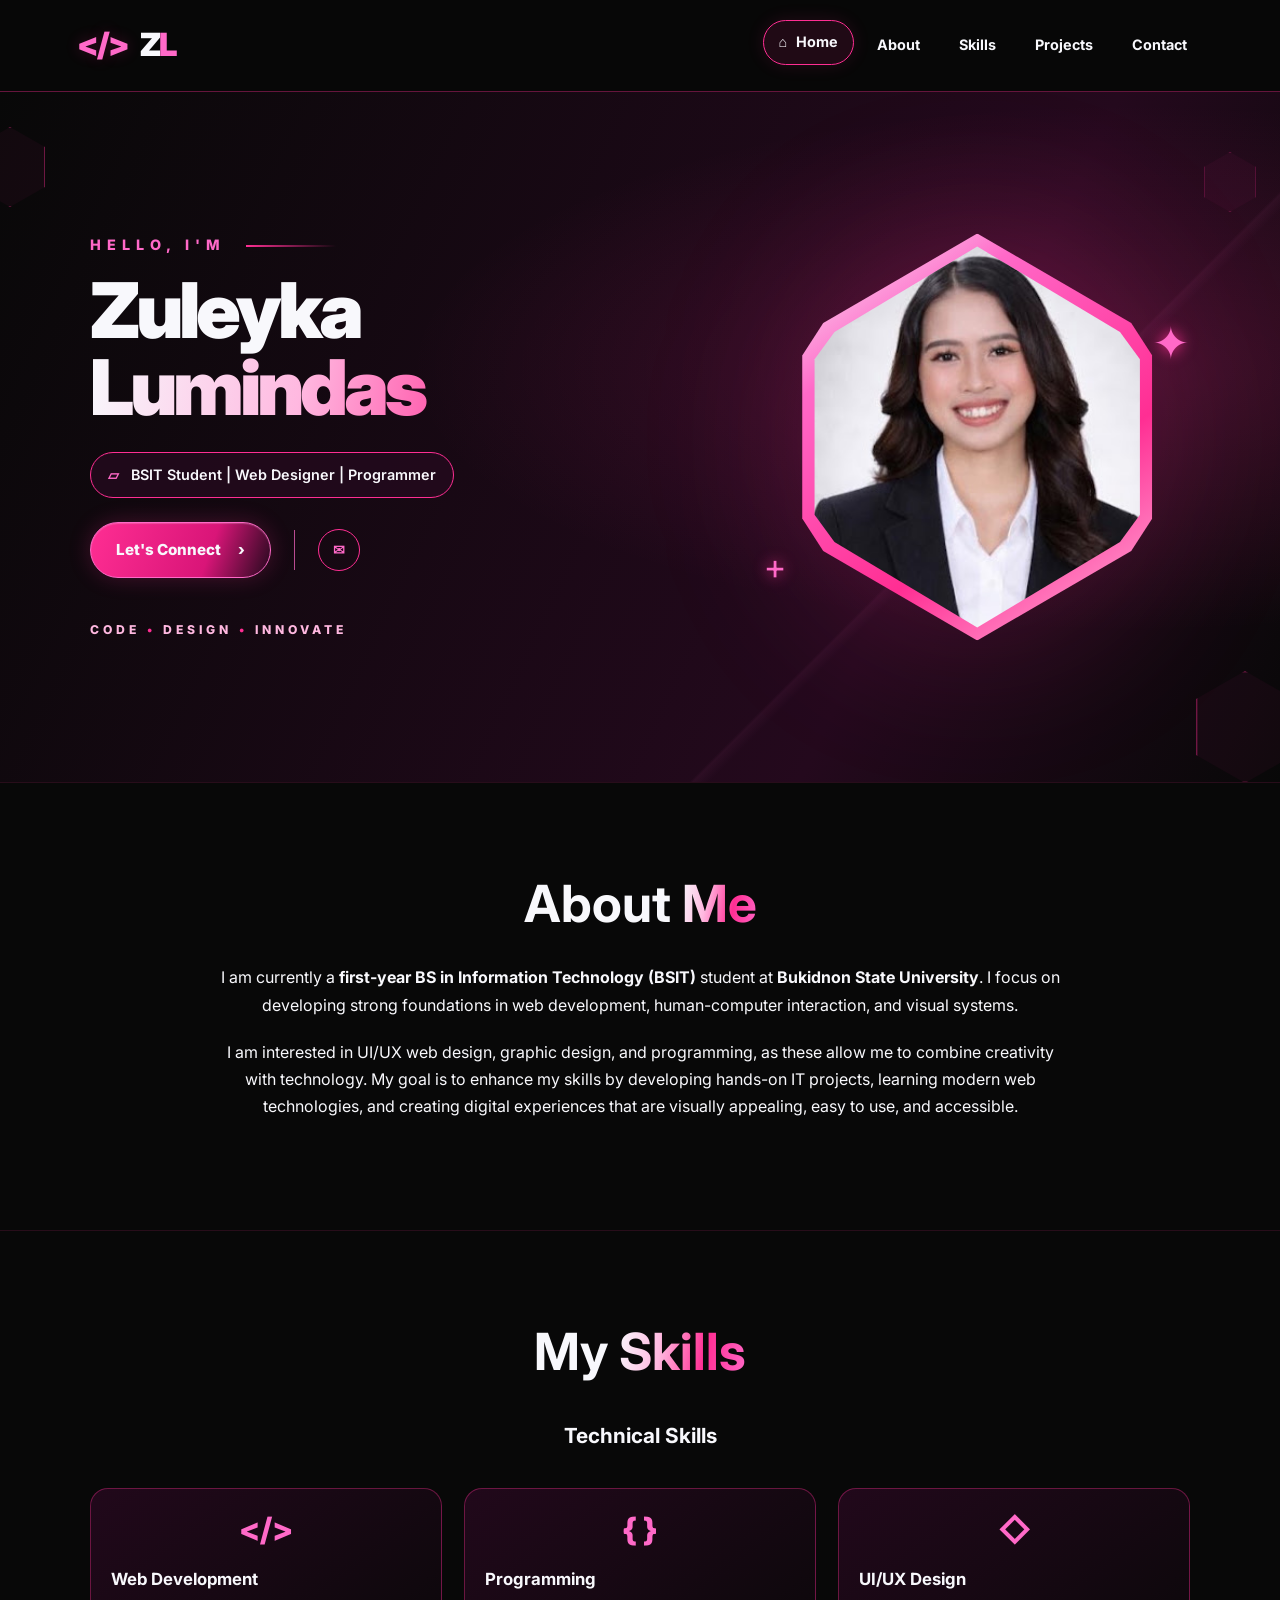
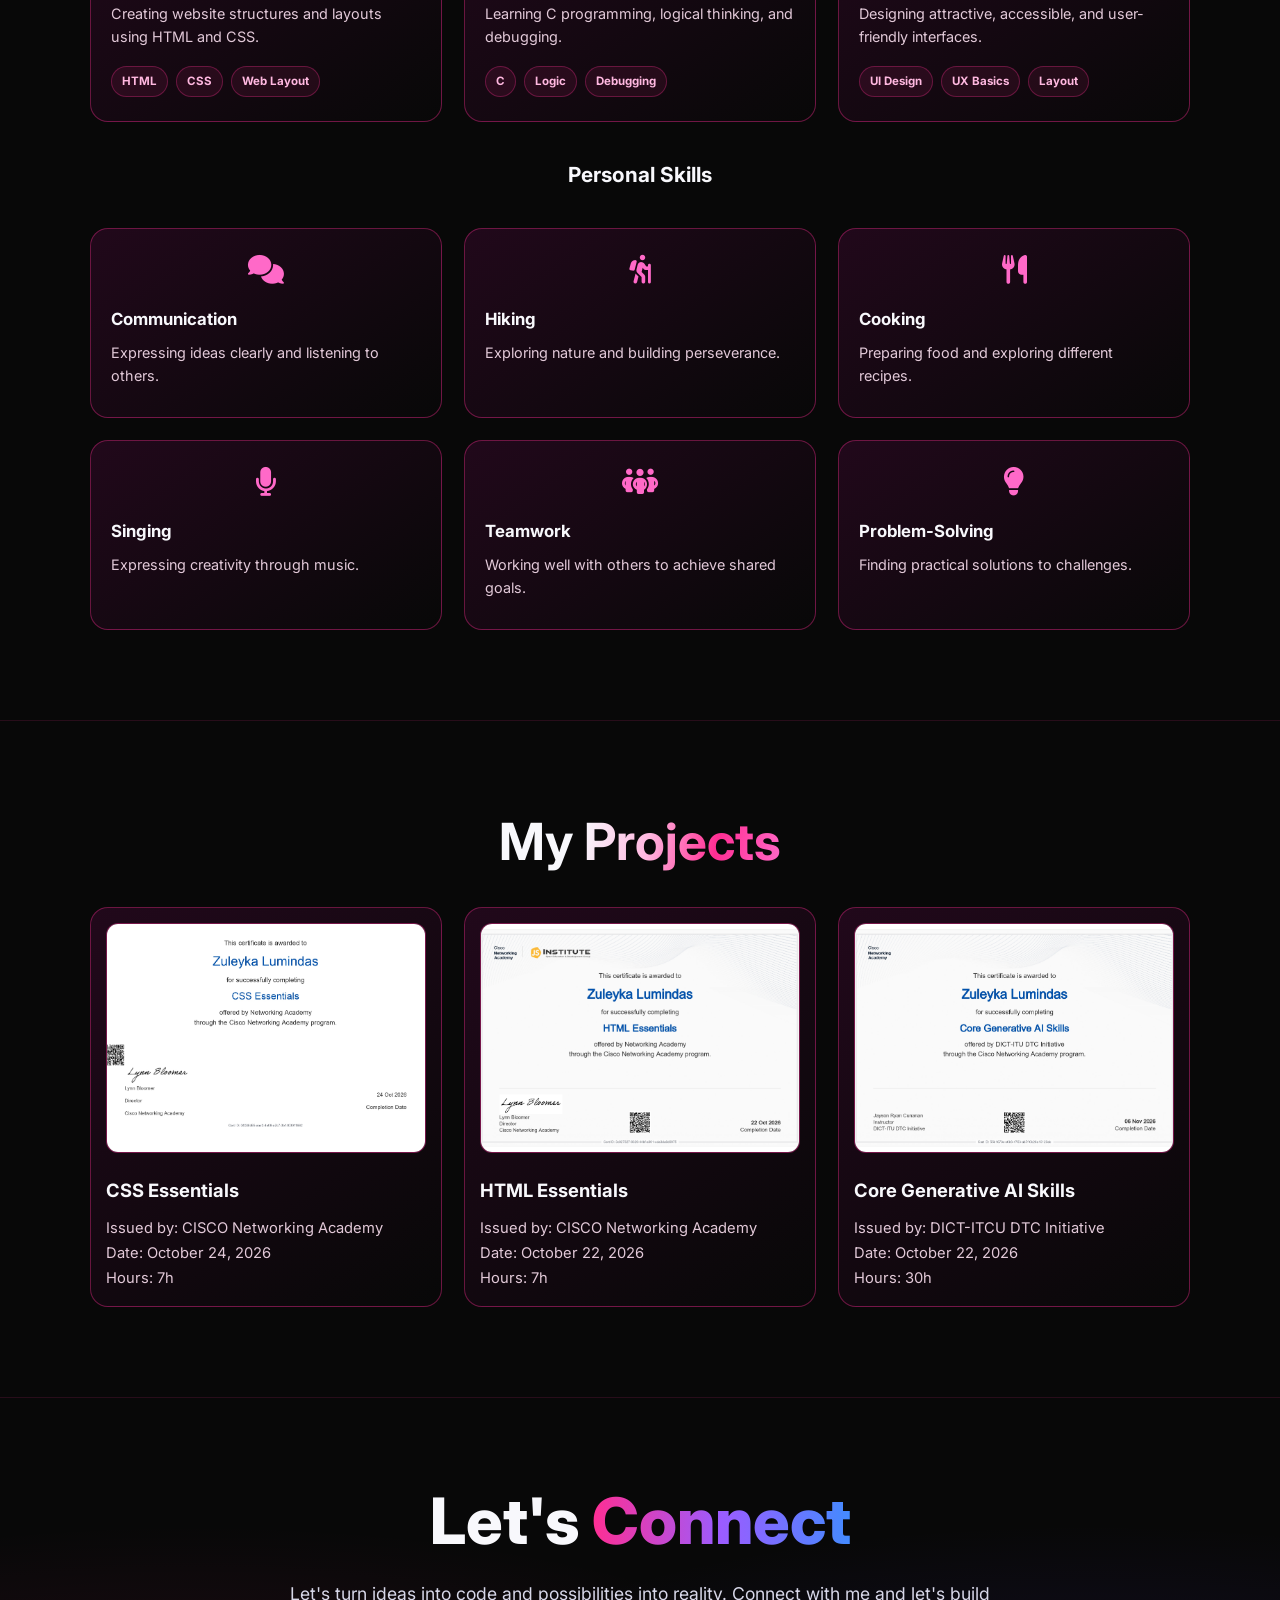
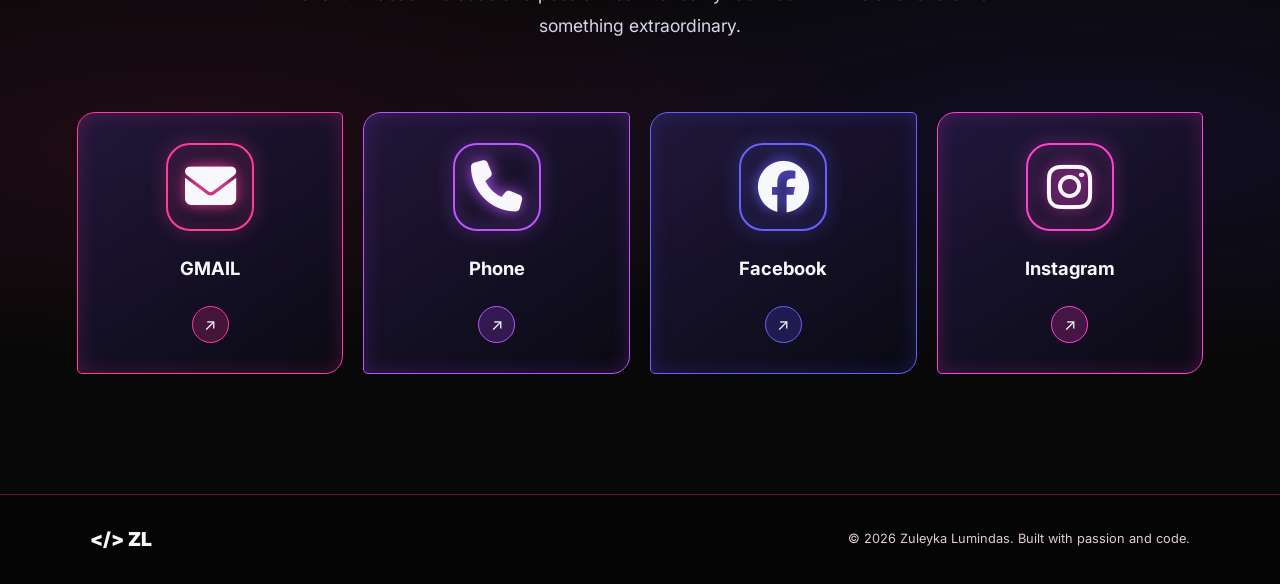
==== commit 2adefc64: "Refactor index.html structure and content" ====
--- a/index.html
+++ b/index.html
@@ -193,7 +193,7 @@
 
             <div class="card-grid">
                 <article class="info-card project-card">
-                    <img src="C:\Desktop\student-portfolio\asset\project1.jpg" alt="CSS Essentials certificate"
+                    <img src="asset\project1.jpg" alt="CSS Essentials certificate"
                          class="project-image">
                     <h3>CSS Essentials</h3>
                     <p>Issued by: CISCO Networking Academy</p>
@@ -202,7 +202,7 @@
                 </article>
 
                 <article class="info-card project-card">
-                    <img src="C:\Desktop\student-portfolio\asset\project2.jpg" alt="HTML Essentials certificate"
+                    <img src="asset\project2.jpg" alt="HTML Essentials certificate"
                          class="project-image">
                     <h3>HTML Essentials</h3>
                     <p>Issued by: CISCO Networking Academy</p>
@@ -211,7 +211,7 @@
                 </article>
 
                 <article class="info-card project-card">
-                    <img src="C:\Desktop\student-portfolio\asset\project3.jpg" alt="Core Generative AI Skills certificate"
+                    <img src="asset\project3.jpg" alt="Core Generative AI Skills certificate"
                          class="project-image">
                     <h3>Core Generative AI Skills</h3>
                     <p>Issued by: DICT-ITCU DTC Initiative</p>
